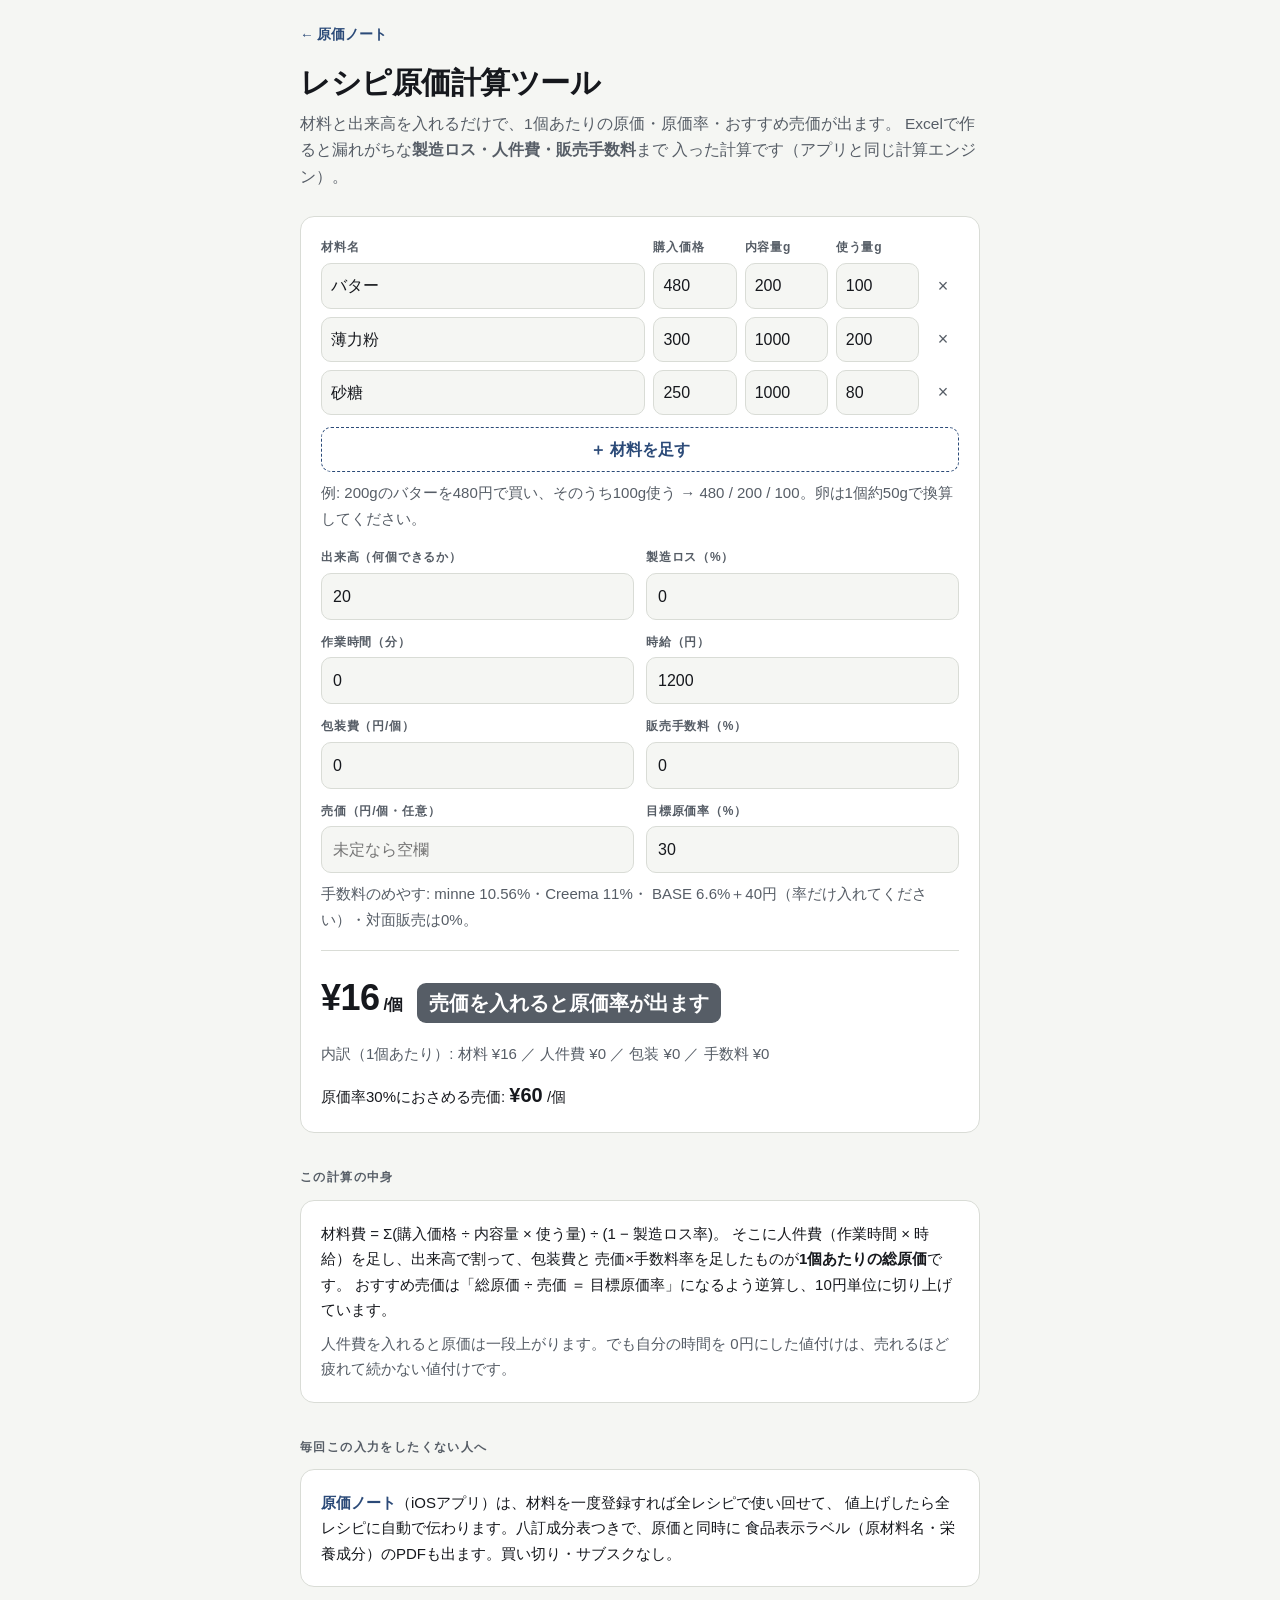
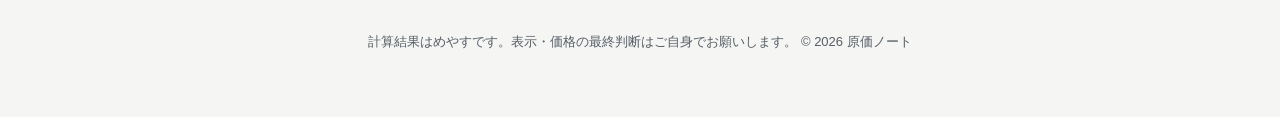
==== genka-calculator.html @ f5763098 "無料のレシピ原価計算ツールを追加（アプリの計算エンジンをesbuildでそのまま同梱） - genka-calculator.html: 材料表→原価/個・原価率判定・推奨売価。ロス・人件費・手数料込" ====
<!DOCTYPE html>
<html lang="ja">
<head>
<meta charset="utf-8">
<meta name="viewport" content="width=device-width, initial-scale=1">
<title>レシピ原価計算ツール（無料）— 原価率と売価がその場で出る</title>
<meta name="description" content="材料と出来高を入れるだけで、1個あたりの原価・原価率・おすすめ売価をその場で計算。歩留・製造ロス・人件費・包装費・販売手数料まで入る無料のレシピ原価計算ツール。お菓子・パンの個人販売に。">
<style>
  /* 配色はアプリ本体の src/ui/theme.ts と同じトークン。
     画面と地続きに見えることが、審査でも利用者にとっても信用になる */
  :root{
    --bg:#F5F6F3; --card:#FFFFFF; --ink:#16181D; --ink-soft:#565D66;
    --accent:#2B4A78; --ok:#1F7A45; --low:#8F6400; --high:#B23427; --line:#D9DCD6;
  }
  @media (prefers-color-scheme: dark){
    :root{
      --bg:#14161A; --card:#1D2025; --ink:#E8EAED; --ink-soft:#9BA1A8;
      --accent:#8FAAD1; --ok:#55A578; --low:#C79A3C; --high:#D06A5C; --line:#2E3238;
    }
  }
  *{box-sizing:border-box;margin:0;padding:0}
  body{background:var(--bg);color:var(--ink);
    font-family:-apple-system,BlinkMacSystemFont,"Hiragino Sans","Segoe UI",Roboto,Helvetica,Arial,sans-serif;
    line-height:1.7;padding:24px 20px 64px;-webkit-font-smoothing:antialiased}
  .wrap{max-width:680px;margin:0 auto}
  .back{font-size:13.5px;font-weight:600}
  header{margin:18px 0 26px}
  h1{font-size:30px;line-height:1.2;letter-spacing:-.5px;font-weight:800}
  header p{margin-top:10px;font-size:15.5px;color:var(--ink-soft)}
  h2{font-size:12px;letter-spacing:1.4px;color:var(--ink-soft);margin:34px 0 12px;font-weight:700}
  .card{background:var(--card);border:1px solid var(--line);border-radius:14px;padding:20px}
  .card + .card{margin-top:10px}
  .card h3{font-size:16px;margin-bottom:6px}
  .card p,.card li{font-size:15px}
  .card ul{padding-left:20px;margin-top:8px}
  .card li{margin-top:4px}
  a{color:var(--accent);font-weight:600;text-decoration:none}
  a:hover{text-decoration:underline}
  .muted{color:var(--ink-soft);font-size:13px}

  label{font-size:12px;letter-spacing:.8px;color:var(--ink-soft);font-weight:700}
  input,select{font:inherit;color:var(--ink);background:var(--bg);
    border:1px solid var(--line);border-radius:10px;padding:9px 11px;width:100%}
  input:focus,select:focus{outline:2px solid var(--accent);outline-offset:0}

  /* 材料表 */
  .ingHead,.ingRow{display:grid;grid-template-columns:1fr 5.2em 5.2em 5.2em 2em;
    gap:8px;align-items:center}
  .ingHead{margin-bottom:6px}
  .ingRow + .ingRow{margin-top:8px}
  .ingRow input{padding:8px 9px}
  .del{border:none;background:none;color:var(--ink-soft);font-size:18px;cursor:pointer;
    padding:4px;line-height:1}
  .del:hover{color:var(--high)}
  .addRow{margin-top:12px;font:inherit;font-weight:700;color:var(--accent);
    background:none;border:1.5px dashed var(--accent);border-radius:10px;
    padding:8px 14px;cursor:pointer;width:100%}

  .grid{display:grid;grid-template-columns:1fr 1fr;gap:12px;margin-top:4px}
  .field{display:flex;flex-direction:column;gap:5px}

  /* 結果 */
  .result{border-top:1px solid var(--line);margin-top:18px;padding-top:16px}
  .headline{display:flex;align-items:baseline;gap:14px;flex-wrap:wrap}
  .cost{font-size:36px;font-weight:800;letter-spacing:-.5px}
  .rate{font-size:20px;font-weight:800;padding:3px 12px;border-radius:9px;color:#fff}
  .rate.ok{background:var(--ok)} .rate.warn{background:var(--low)} .rate.over{background:var(--high)}
  .rate.none{background:var(--ink-soft)}
  .breakdown{margin-top:12px;font-size:14px;color:var(--ink-soft)}
  .suggest{margin-top:12px;font-size:15px}
  .suggest strong{font-size:20px}
  .err{color:var(--high);font-weight:600;font-size:14.5px;margin-top:10px}
  footer{margin-top:44px;text-align:center;color:var(--ink-soft);font-size:13px}
</style>
<meta property="og:title" content="レシピ原価計算ツール（無料）— 原価率と売価がその場で出る">
<meta property="og:description" content="材料と出来高を入れるだけで、1個あたりの原価・原価率・おすすめ売価を計算。歩留・ロス・人件費・手数料まで入ります。">
<meta property="og:url" content="https://nosunosukawa.github.io/genkanote-site/genka-calculator.html">
<meta property="og:type" content="website">
<script type="application/ld+json">
{"@context":"https://schema.org","@type":"WebApplication",
 "name":"レシピ原価計算ツール",
 "applicationCategory":"UtilitiesApplication",
 "operatingSystem":"Any",
 "offers":{"@type":"Offer","price":"0","priceCurrency":"JPY"},
 "url":"https://nosunosukawa.github.io/genkanote-site/genka-calculator.html"}
</script>
</head>
<body>
<div class="wrap">

  <p class="back"><a href="./">&larr; 原価ノート</a></p>

  <header>
    <h1>レシピ原価計算ツール</h1>
    <p>材料と出来高を入れるだけで、1個あたりの原価・原価率・おすすめ売価が出ます。
       Excelで作ると漏れがちな<strong>製造ロス・人件費・販売手数料</strong>まで
       入った計算です（アプリと同じ計算エンジン）。</p>
  </header>

  <div class="card">
    <div class="ingHead">
      <label>材料名</label><label>購入価格</label><label>内容量g</label><label>使う量g</label><span></span>
    </div>
    <div id="rows"></div>
    <button class="addRow" id="addRow" type="button">＋ 材料を足す</button>
    <p class="muted" style="margin-top:8px">例: 200gのバターを480円で買い、そのうち100g使う →
       480 / 200 / 100。卵は1個約50gで換算してください。</p>

    <div class="grid" style="margin-top:16px">
      <div class="field">
        <label for="yieldCount">出来高（何個できるか）</label>
        <input id="yieldCount" type="number" inputmode="numeric" min="1" step="1" value="20">
      </div>
      <div class="field">
        <label for="lossRate">製造ロス（%）</label>
        <input id="lossRate" type="number" inputmode="decimal" min="0" max="90" step="1" value="0">
      </div>
      <div class="field">
        <label for="minutes">作業時間（分）</label>
        <input id="minutes" type="number" inputmode="numeric" min="0" step="5" value="0">
      </div>
      <div class="field">
        <label for="wage">時給（円）</label>
        <input id="wage" type="number" inputmode="numeric" min="0" step="50" value="1200">
      </div>
      <div class="field">
        <label for="pack">包装費（円/個）</label>
        <input id="pack" type="number" inputmode="decimal" min="0" step="1" value="0">
      </div>
      <div class="field">
        <label for="fee">販売手数料（%）</label>
        <input id="fee" type="number" inputmode="decimal" min="0" max="50" step="0.1" value="0">
      </div>
      <div class="field">
        <label for="price">売価（円/個・任意）</label>
        <input id="price" type="number" inputmode="numeric" min="0" step="10" placeholder="未定なら空欄">
      </div>
      <div class="field">
        <label for="target">目標原価率（%）</label>
        <input id="target" type="number" inputmode="numeric" min="5" max="90" step="5" value="30">
      </div>
    </div>
    <p class="muted" style="margin-top:8px">手数料のめやす: minne 10.56%・Creema 11%・
       BASE 6.6%＋40円（率だけ入れてください）・対面販売は0%。</p>

    <div class="result" id="result"></div>
  </div>

  <h2>この計算の中身</h2>
  <div class="card">
    <p>材料費 = Σ(購入価格 ÷ 内容量 × 使う量) ÷ (1 − 製造ロス率)。
       そこに人件費（作業時間 × 時給）を足し、出来高で割って、包装費と
       売価×手数料率を足したものが<strong>1個あたりの総原価</strong>です。
       おすすめ売価は「総原価 ÷ 売価 ＝ 目標原価率」になるよう逆算し、10円単位に切り上げています。</p>
    <p style="margin-top:8px" class="muted">人件費を入れると原価は一段上がります。でも自分の時間を
       0円にした値付けは、売れるほど疲れて続かない値付けです。</p>
  </div>

  <h2>毎回この入力をしたくない人へ</h2>
  <div class="card">
    <p><a href="./">原価ノート</a>（iOSアプリ）は、材料を一度登録すれば全レシピで使い回せて、
       値上げしたら全レシピに自動で伝わります。八訂成分表つきで、原価と同時に
       食品表示ラベル（原材料名・栄養成分）のPDFも出ます。買い切り・サブスクなし。</p>
  </div>

  <footer>
    <p>計算結果はめやすです。表示・価格の最終判断はご自身でお願いします。
       &copy; 2026 原価ノート</p>
  </footer>
</div>

<script src="genka.js"></script>
<script>
(function(){
  var $ = function(id){ return document.getElementById(id); };
  var rowsEl = $("rows");
  var seq = 0;

  function addRow(name, price, pack, use){
    var div = document.createElement("div");
    div.className = "ingRow";
    div.innerHTML =
      '<input type="text" placeholder="材料 ' + (++seq) + '" value="' + (name || "") + '">' +
      '<input type="number" inputmode="decimal" min="0" placeholder="円" value="' + (price || "") + '">' +
      '<input type="number" inputmode="decimal" min="0" placeholder="g" value="' + (pack || "") + '">' +
      '<input type="number" inputmode="decimal" min="0" placeholder="g" value="' + (use || "") + '">' +
      '<button class="del" type="button" title="行を消す">×</button>';
    div.querySelectorAll("input").forEach(function(i){ i.addEventListener("input", compute); });
    div.querySelector(".del").addEventListener("click", function(){
      div.remove(); compute();
    });
    rowsEl.appendChild(div);
  }

  function compute(){
    var out = $("result");
    var ings = new Map();
    var lines = [];
    var i = 0;
    rowsEl.querySelectorAll(".ingRow").forEach(function(row){
      var f = row.querySelectorAll("input");
      var price = parseFloat(f[1].value), pack = parseFloat(f[2].value), use = parseFloat(f[3].value);
      if (!(price >= 0) || !(pack > 0) || !(use > 0)) return;
      var id = "i" + (i++);
      ings.set(id, { id: id, name: f[0].value || id, purchasePrice: price,
                     packAmount: pack, packUnit: "g", yieldRate: 1, allergens: [] });
      lines.push({ ref: { kind: "ingredient", id: id }, amount: use, unit: "g" });
    });

    var yieldCount = parseInt($("yieldCount").value, 10);
    var lossRate = (parseFloat($("lossRate").value) || 0) / 100;
    var feeRate = (parseFloat($("fee").value) || 0) / 100;
    var priceV = parseFloat($("price").value);
    var target = (parseFloat($("target").value) || 30) / 100;

    if (!lines.length || !(yieldCount > 0)){
      out.innerHTML = '<p class="muted">材料を1行以上と、出来高を入れてください。</p>';
      return;
    }
    var recipe = {
      id: "r", name: "recipe", lines: lines,
      yieldCount: yieldCount, lossRate: Math.min(Math.max(lossRate, 0), 0.9),
      labor: { minutes: parseFloat($("minutes").value) || 0 },
      packagingCostPerPiece: parseFloat($("pack").value) || 0,
      feeRate: Math.min(Math.max(feeRate, 0), 0.5),
      price: priceV > 0 ? priceV : undefined
    };
    var ctx = { ingredients: ings, recipes: new Map(),
                defaultHourlyWage: parseFloat($("wage").value) || 0 };
    var b, sp = null, spErr = null;
    try { b = Genka.costBreakdown(recipe, ctx); }
    catch(e){ out.innerHTML = '<p class="err">' + (e.message || "計算できませんでした") + "</p>"; return; }
    try { sp = Genka.roundPriceUp(Genka.suggestedPrice(recipe, ctx, target)); }
    catch(e){ spErr = "目標原価率が手数料率以下だと売価は逆算できません。"; }

    var yen = function(v){ return "¥" + (Math.round(v * 10) / 10).toLocaleString("ja-JP"); };
    var html = '<div class="headline"><span class="cost">' + yen(b.totalPerPiece) + '<span style="font-size:16px;font-weight:600"> /個</span></span>';
    if (b.costRate != null){
      var vd = Genka.costVerdict(b.costRate, target);
      var label = vd === "ok" ? "" : vd === "warn" ? "（目標まぎわ）" : "（目標オーバー）";
      html += '<span class="rate ' + vd + '">原価率 ' + Math.round(b.costRate * 1000) / 10 + "%" + label + "</span>";
    } else {
      html += '<span class="rate none">売価を入れると原価率が出ます</span>';
    }
    html += "</div>";
    html += '<p class="breakdown">内訳（1個あたり）: 材料 ' + yen(b.materialsPerPiece) +
            " ／ 人件費 " + yen(b.laborPerPiece) +
            " ／ 包装 " + yen(b.packagingPerPiece) +
            " ／ 手数料 " + yen(b.feePerPiece) + "</p>";
    if (sp != null){
      html += '<p class="suggest">原価率' + Math.round(target * 100) + "%におさめる売価: <strong>" +
              yen(sp) + "</strong> /個</p>";
    } else if (spErr){
      html += '<p class="err">' + spErr + "</p>";
    }
    out.innerHTML = html;
  }

  ["yieldCount","lossRate","minutes","wage","pack","fee","price","target"].forEach(function(id){
    $(id).addEventListener("input", compute);
  });
  $("addRow").addEventListener("click", function(){ addRow(); });

  // 初期3行（サンプル値: バタークッキー相当）
  addRow("バター", 480, 200, 100);
  addRow("薄力粉", 300, 1000, 200);
  addRow("砂糖", 250, 1000, 80);
  compute();
})();
</script>
</body>
</html>
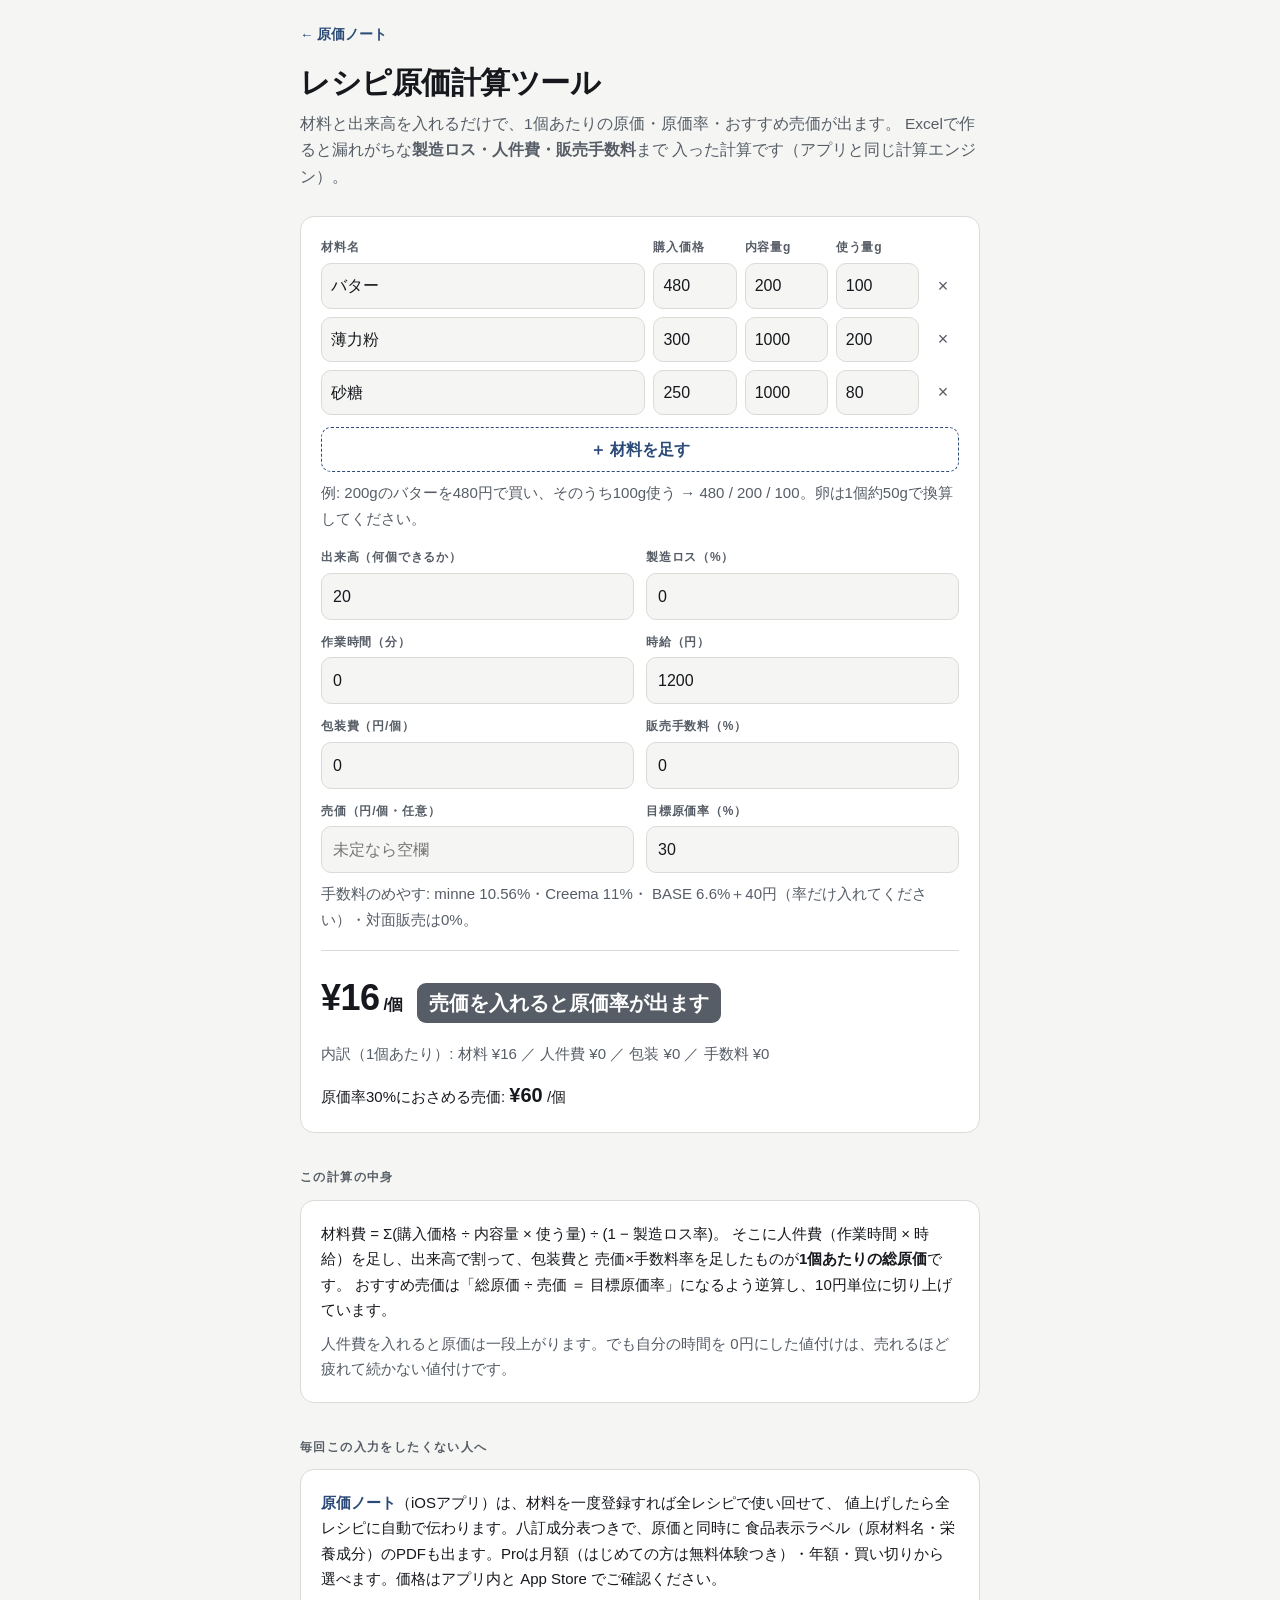
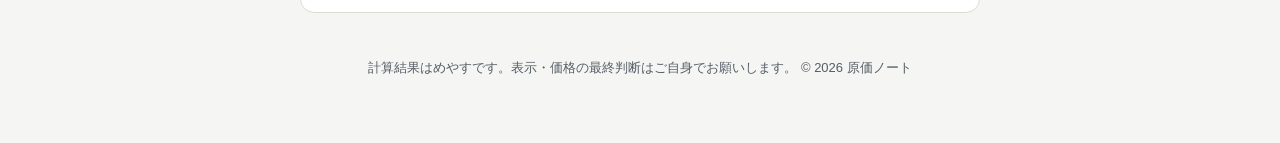
==== commit c3f5b0c4: "サイトの課金説明を実際に合わせる（Pro ¥980 買い切り・サブスクなしを消す） - Pro は月額（はじめての方は無料体験つき）・年額・買い切りから選べる、と書き直す - 金額と無料日数は書かず、" ====
--- a/genka-calculator.html
+++ b/genka-calculator.html
@@ -84,6 +84,8 @@
  "offers":{"@type":"Offer","price":"0","priceCurrency":"JPY"},
  "url":"https://nosunosukawa.github.io/genkanote-site/genka-calculator.html"}
 </script>
+<link rel="canonical" href="https://nosunosukawa.github.io/genkanote-site/genka-calculator.html">
+<script defer src="https://static.cloudflareinsights.com/beacon.min.js" data-cf-beacon='{"token": "da30c37073e746159a379341e417854d"}'></script>
 </head>
 <body>
 <div class="wrap">
@@ -160,7 +162,7 @@
   <div class="card">
     <p><a href="./">原価ノート</a>（iOSアプリ）は、材料を一度登録すれば全レシピで使い回せて、
        値上げしたら全レシピに自動で伝わります。八訂成分表つきで、原価と同時に
-       食品表示ラベル（原材料名・栄養成分）のPDFも出ます。買い切り・サブスクなし。</p>
+       食品表示ラベル（原材料名・栄養成分）のPDFも出ます。Proは月額（はじめての方は無料体験つき）・年額・買い切りから選べます。価格はアプリ内と App Store でご確認ください。</p>
   </div>
 
   <footer>
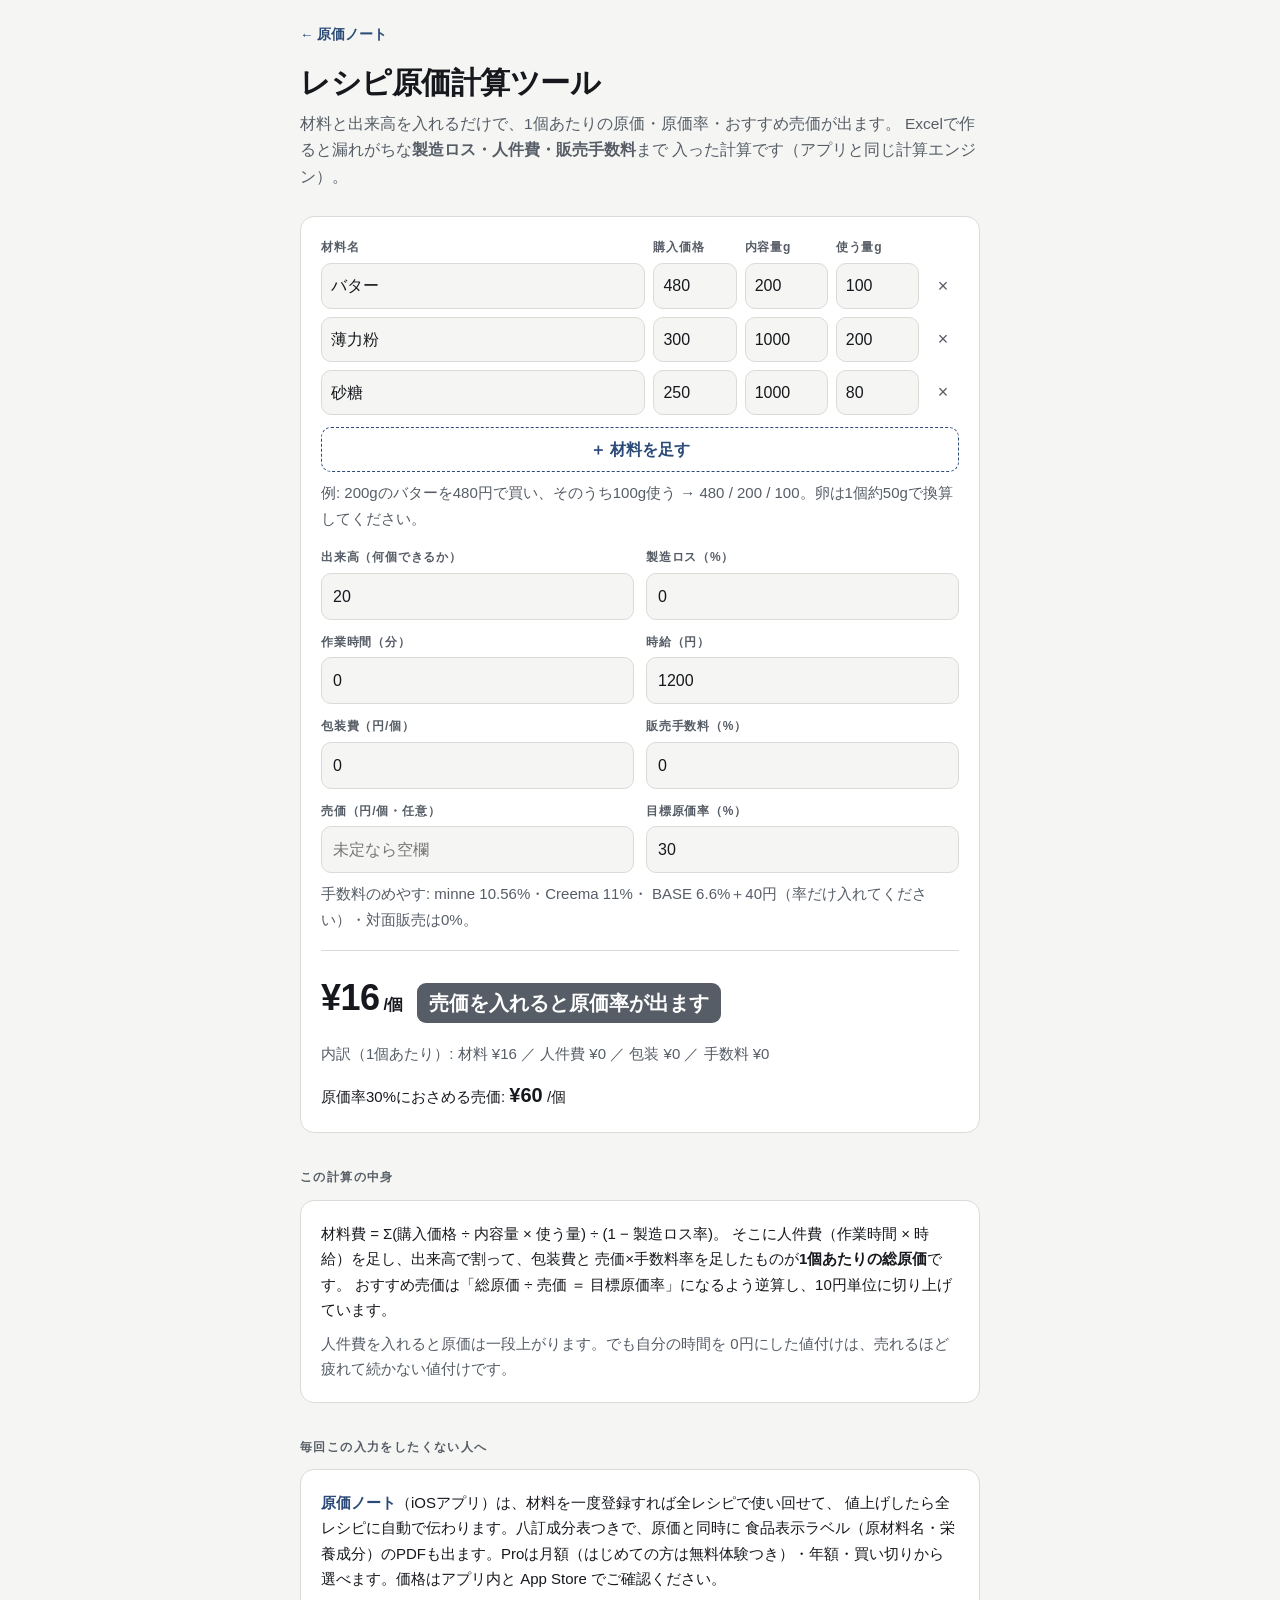
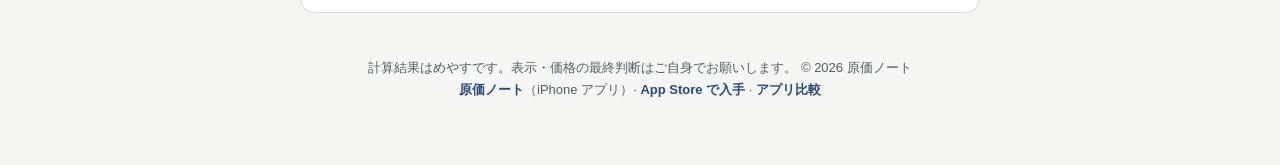
==== commit 014d3686: "生成AI・検索向け: App Store への入手リンク・構造化データ・よくある質問・llms.txt・比較ページを足す - トップ: 見出し下と末尾に「App Store で入手」、上部にも1本。a" ====
--- a/genka-calculator.html
+++ b/genka-calculator.html
@@ -85,7 +85,10 @@
  "url":"https://nosunosukawa.github.io/genkanote-site/genka-calculator.html"}
 </script>
 <link rel="canonical" href="https://nosunosukawa.github.io/genkanote-site/genka-calculator.html">
+<meta name="apple-itunes-app" content="app-id=6799887510">
 <script defer src="https://static.cloudflareinsights.com/beacon.min.js" data-cf-beacon='{"token": "da30c37073e746159a379341e417854d"}'></script>
+<link rel="icon" type="image/png" href="assets/favicon.png">
+<link rel="apple-touch-icon" href="assets/apple-touch-icon.png">
 </head>
 <body>
 <div class="wrap">
@@ -168,6 +171,7 @@
   <footer>
     <p>計算結果はめやすです。表示・価格の最終判断はご自身でお願いします。
        &copy; 2026 原価ノート</p>
+    <p><a href="index.html">原価ノート</a>（iPhone アプリ）· <a href="https://apps.apple.com/jp/app/id6799887510" target="_blank" rel="noopener">App Store で入手</a> · <a href="genka-label-app-comparison.html">アプリ比較</a></p>
   </footer>
 </div>
 
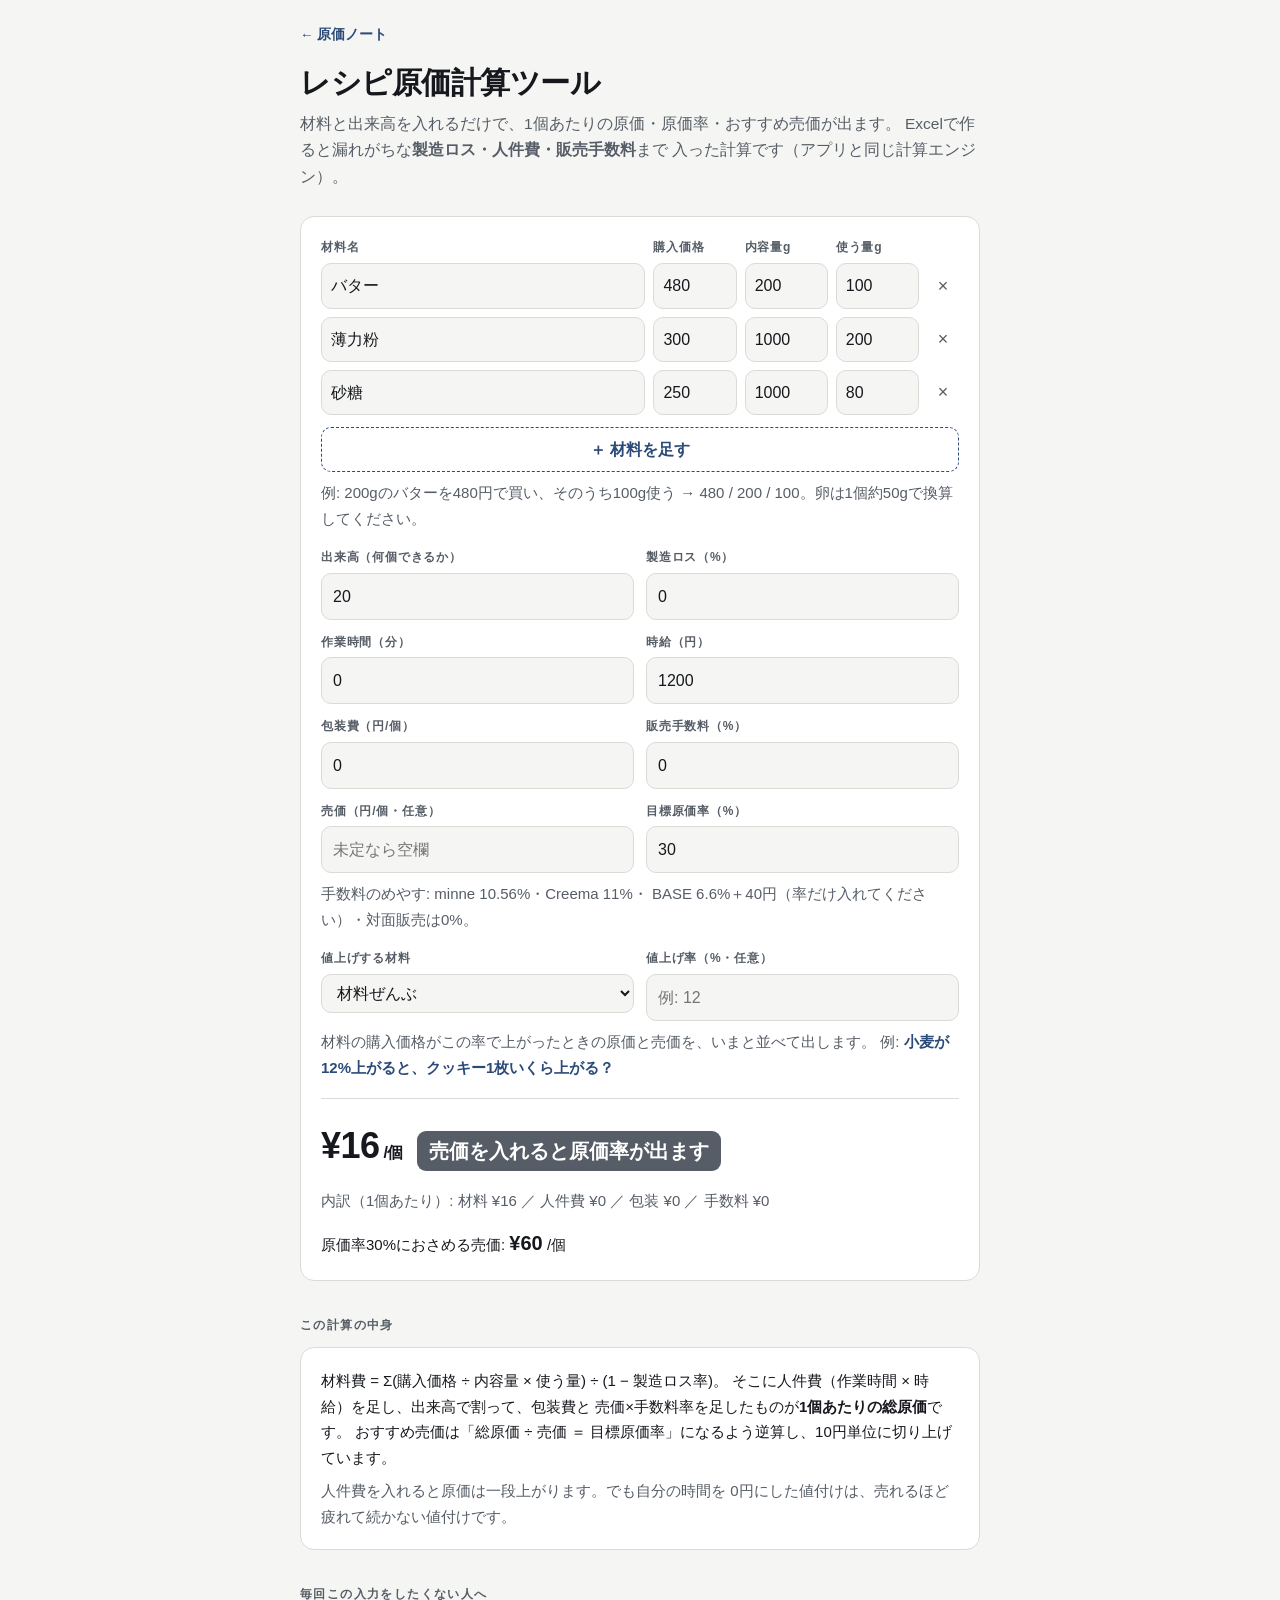
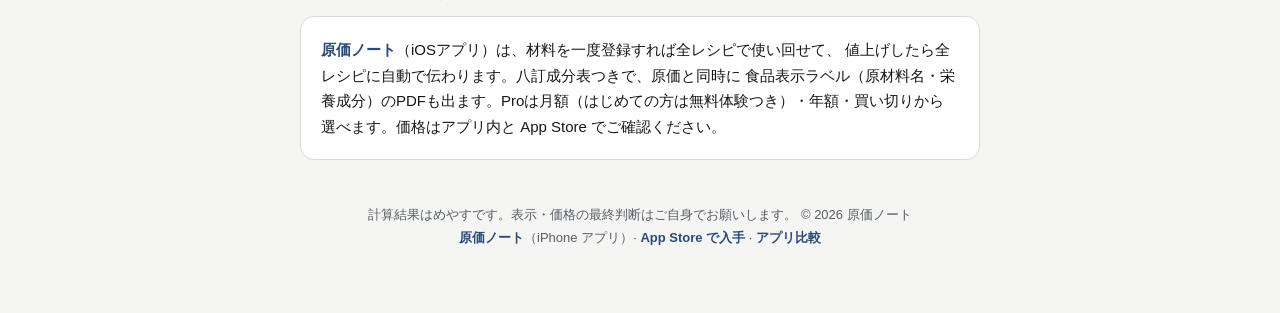
==== commit 38c35dc8: "記事「小麦が12%上がると、クッキー1枚いくら上がる？」と計算ツールの値上げ率欄を足す - 数値は make-genka-example.mjs がアプリの計算エンジン（genka.js）で生成 - " ====
--- a/genka-calculator.html
+++ b/genka-calculator.html
@@ -70,6 +70,8 @@
   .suggest{margin-top:12px;font-size:15px}
   .suggest strong{font-size:20px}
   .err{color:var(--high);font-weight:600;font-size:14.5px;margin-top:10px}
+  .after{margin-top:14px;padding-top:12px;border-top:1px dashed var(--line)}
+  .afterHead{font-size:13px;font-weight:700;color:var(--ink-soft)}
   footer{margin-top:44px;text-align:center;color:var(--ink-soft);font-size:13px}
 </style>
 <meta property="og:title" content="レシピ原価計算ツール（無料）— 原価率と売価がその場で出る">
@@ -148,6 +150,19 @@
     <p class="muted" style="margin-top:8px">手数料のめやす: minne 10.56%・Creema 11%・
        BASE 6.6%＋40円（率だけ入れてください）・対面販売は0%。</p>
 
+    <div class="grid" style="margin-top:16px">
+      <div class="field">
+        <label for="upTarget">値上げする材料</label>
+        <select id="upTarget"><option value="all">材料ぜんぶ</option></select>
+      </div>
+      <div class="field">
+        <label for="upRate">値上げ率（%・任意）</label>
+        <input id="upRate" type="number" inputmode="decimal" min="0" max="300" step="1" placeholder="例: 12">
+      </div>
+    </div>
+    <p class="muted" style="margin-top:8px">材料の購入価格がこの率で上がったときの原価と売価を、いまと並べて出します。
+       例: <a href="komugi-neage.html">小麦が12%上がると、クッキー1枚いくら上がる？</a></p>
+
     <div class="result" id="result"></div>
   </div>
 
@@ -185,6 +200,7 @@
   function addRow(name, price, pack, use){
     var div = document.createElement("div");
     div.className = "ingRow";
+    div.dataset.key = "k" + (seq + 1);
     div.innerHTML =
       '<input type="text" placeholder="材料 ' + (++seq) + '" value="' + (name || "") + '">' +
       '<input type="number" inputmode="decimal" min="0" placeholder="円" value="' + (price || "") + '">' +
@@ -203,15 +219,18 @@
     var ings = new Map();
     var lines = [];
     var i = 0;
+    var keyOf = {};  // 材料id → 行のkey（値上げする材料の選択に使う）
     rowsEl.querySelectorAll(".ingRow").forEach(function(row){
       var f = row.querySelectorAll("input");
       var price = parseFloat(f[1].value), pack = parseFloat(f[2].value), use = parseFloat(f[3].value);
       if (!(price >= 0) || !(pack > 0) || !(use > 0)) return;
       var id = "i" + (i++);
+      keyOf[id] = row.dataset.key;
       ings.set(id, { id: id, name: f[0].value || id, purchasePrice: price,
                      packAmount: pack, packUnit: "g", yieldRate: 1, allergens: [] });
       lines.push({ ref: { kind: "ingredient", id: id }, amount: use, unit: "g" });
     });
+    syncUpTarget();
 
     var yieldCount = parseInt($("yieldCount").value, 10);
     var lossRate = (parseFloat($("lossRate").value) || 0) / 100;
@@ -259,12 +278,60 @@
     } else if (spErr){
       html += '<p class="err">' + spErr + "</p>";
     }
+
+    // 値上げ後: 式は持たず、購入価格だけ差し替えた材料で同じ costBreakdown を呼び直す
+    var upRate = parseFloat($("upRate").value);
+    if (upRate > 0){
+      var upKey = $("upTarget").value;
+      var ings2 = new Map();
+      ings.forEach(function(g, id){
+        var hit = upKey === "all" || keyOf[id] === upKey;
+        ings2.set(id, hit ? Object.assign({}, g, { purchasePrice: g.purchasePrice * (1 + upRate / 100) }) : g);
+      });
+      var ctx2 = { ingredients: ings2, recipes: ctx.recipes, defaultHourlyWage: ctx.defaultHourlyWage };
+      var b2 = Genka.costBreakdown(recipe, ctx2);
+      var d = b2.totalPerPiece - b.totalPerPiece;
+      var sign = function(v){ return (v >= 0 ? "+" : "−") + "¥" + (Math.abs(v) < 10 ? Math.abs(v).toFixed(2) : (Math.round(Math.abs(v) * 10) / 10).toLocaleString("ja-JP")); };
+      var tgtName = upKey === "all" ? "材料ぜんぶ" : $("upTarget").selectedOptions[0].textContent;
+      html += '<div class="after"><p class="afterHead">' + tgtName.replace(/[&<>"]/g, "") + " が " + upRate + "% 上がったら</p>";
+      html += '<p class="breakdown" style="margin-top:4px">1個あたり ' + yen(b.totalPerPiece) + " → <strong>" + yen(b2.totalPerPiece) +
+              "</strong>（" + sign(d) + "／" + yieldCount + "個で" + sign(d * yieldCount) + "）";
+      if (b2.costRate != null){
+        html += "・原価率 " + Math.round(b.costRate * 1000) / 10 + "% → " + Math.round(b2.costRate * 1000) / 10 + "%";
+      }
+      html += "</p>";
+      if (sp != null){
+        var sp2 = Genka.roundPriceUp(Genka.suggestedPrice(recipe, ctx2, target));
+        html += '<p class="suggest" style="margin-top:6px">原価率' + Math.round(target * 100) + "%におさめる売価: " +
+                yen(sp) + " → <strong>" + yen(sp2) + "</strong> /個" +
+                (sp2 === sp ? '<span class="muted">（10円単位では変わりません）</span>' : "") + "</p>";
+      }
+      html += "</div>";
+    }
     out.innerHTML = html;
   }
 
-  ["yieldCount","lossRate","minutes","wage","pack","fee","price","target"].forEach(function(id){
+  // 「値上げする材料」の選択肢を材料の行に合わせる（選んでいた行は残す）
+  function syncUpTarget(){
+    var sel = $("upTarget"), keep = sel.value;
+    while (sel.options.length > 1) sel.remove(1);
+    rowsEl.querySelectorAll(".ingRow").forEach(function(row, n){
+      var name = row.querySelector("input").value.trim() || ("材料 " + (n + 1));
+      var o = document.createElement("option");
+      o.value = row.dataset.key; o.textContent = name;
+      sel.appendChild(o);
+    });
+    sel.value = keep;
+    if (sel.value !== keep) sel.value = "all";
+  }
+
+  ["yieldCount","lossRate","minutes","wage","pack","fee","price","target","upRate"].forEach(function(id){
     $(id).addEventListener("input", compute);
   });
+  $("upTarget").addEventListener("change", compute);
+  // 記事からのリンク（#neage=12）で値上げ率を入れておく。# 以降はサーバーに送られない
+  var mHash = /neage=(\d+(?:\.\d+)?)/.exec(location.hash);
+  if (mHash) $("upRate").value = mHash[1];
   $("addRow").addEventListener("click", function(){ addRow(); });
 
   // 初期3行（サンプル値: バタークッキー相当）
